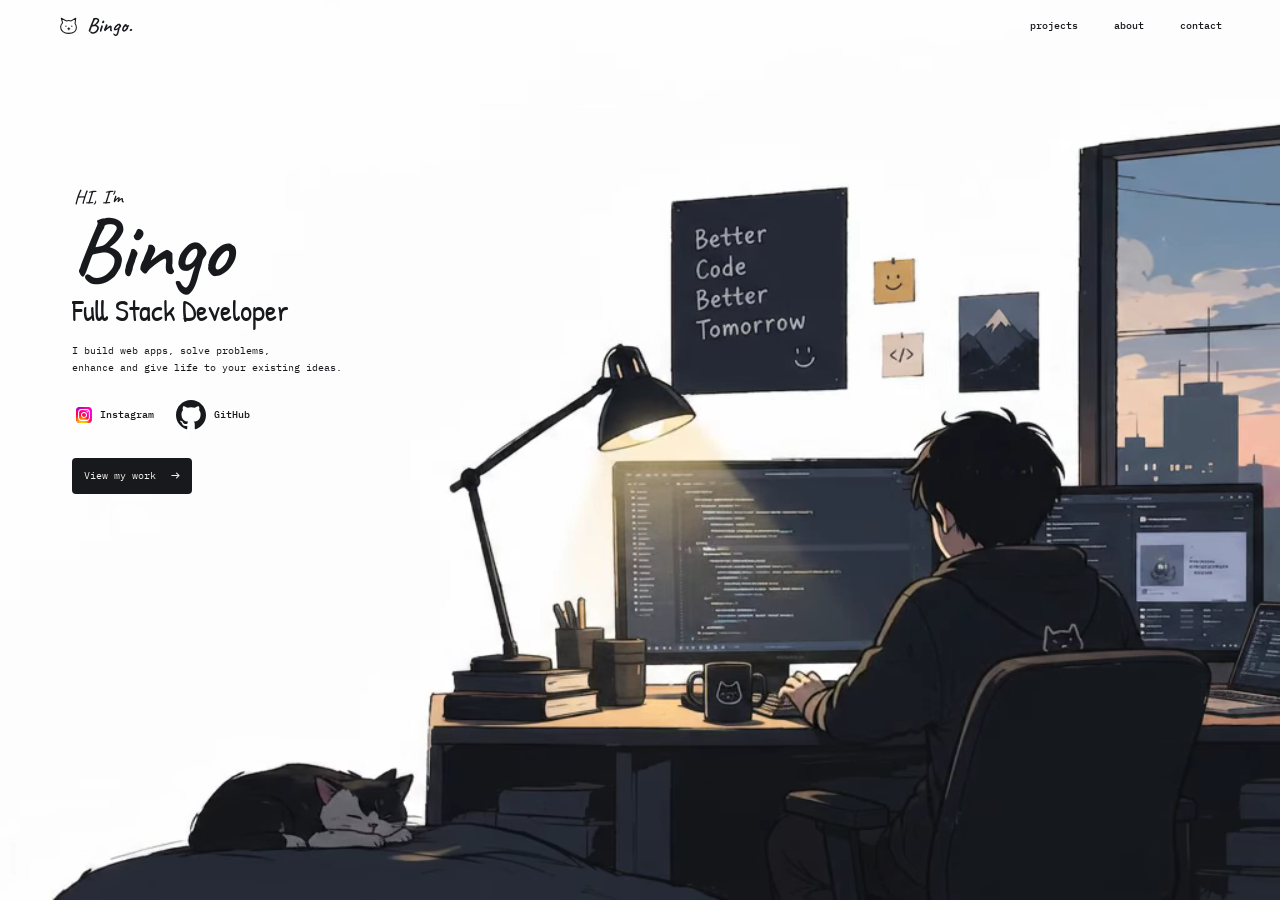
==== index.html @ d97ff711 "Add files via upload" ====
<!DOCTYPE html>
<html lang="en">
<head>
    <meta charset="UTF-8">
    <meta name="viewport" content="width=device-width, initial-scale=1.0">
    <meta name="theme-color" content="#eeece8">
    <title>BingoFolio | Home</title>
    <link rel="preconnect" href="https://fonts.googleapis.com">
    <link rel="preconnect" href="https://fonts.gstatic.com" crossorigin>
    <link href="https://fonts.googleapis.com/css2?family=Caveat:wght@500;600;700&family=IBM+Plex+Mono:wght@400;500&family=Patrick+Hand&display=swap" rel="stylesheet">
    <link rel="stylesheet" href="style.css">
    <script src="script.js" defer></script>
</head>
<body>
    <div class="page-transition page-transition--active" aria-hidden="true">
        <div class="page-transition__content">
            <div class="page-transition__brand">
                <svg class="logo-mark" viewBox="0 0 32 32" aria-hidden="true">
                    <path d="M7 12 5 5l8 4a13 13 0 0 1 7 0l7-4-1 8a10 10 0 0 1 2 6c0 6-5 9-12 9S4 24 4 18a9 9 0 0 1 3-6Z" />
                    <circle cx="12" cy="17" r="1" />
                    <circle cx="21" cy="17" r="1" />
                    <path d="M15 21h3m-1.5-1.5v3" />
                </svg>
                <span>Bingo</span>
            </div>
        <div class="page-transition__spinner">
            <svg viewBox="0 0 40 40" role="presentation">
                <path opacity="0.2" fill="#000" d="M20.201 5.169c-8.254 0-14.946 6.692-14.946 14.946 0 8.255 6.692 14.946 14.946 14.946s14.946-6.691 14.946-14.946S28.455 5.169 20.201 5.169zm0 26.58c-6.425 0-11.634-5.208-11.634-11.634 0-6.425 5.209-11.634 11.634-11.634 6.425 0 11.633 5.209 11.633 11.634 0 6.426-5.208 11.634-11.633 11.634z"/>
                <path fill="#000" d="M26.013 10.047l1.654-2.866c-2.198-1.272-4.743-2.012-7.466-2.012v3.312c2.119 0 4.1.576 5.812 1.566z">
                    <animateTransform attributeName="transform" type="rotate" from="0 20 20" to="360 20 20" dur="0.5s" repeatCount="indefinite"/>
                </path>
            </svg>
        </div>
        </div>
        <span class="page-transition__tile"></span>
        <span class="page-transition__tile"></span>
        <span class="page-transition__tile"></span>
        <span class="page-transition__tile"></span>
        <span class="page-transition__tile"></span>
    </div>

    <div id="video">
        <video src="src/Video/hero.webm" type="video/webm" poster="src/Video/hero.avif" autoplay muted loop playsinline aria-hidden="true" tabindex="-1"></video>
        <div id="video-overlay" aria-hidden="true"></div>
    </div>

    <header class="site-header">
        <a class="logo" href="index.html#home" aria-label="Bingo">
            <svg class="logo-mark" viewBox="0 0 32 32" aria-hidden="true">
                <path d="M7 12 5 5l8 4a13 13 0 0 1 7 0l7-4-1 8a10 10 0 0 1 2 6c0 6-5 9-12 9S4 24 4 18a9 9 0 0 1 3-6Z" />
                <circle cx="12" cy="17" r="1" />
                <circle cx="21" cy="17" r="1" />
                <path d="M15 21h3m-1.5-1.5v3" />
            </svg>
            <span>Bingo.</span>
        </a>
        <nav aria-label="Main navigation">
            <a href="pages/project.html">projects</a>
            <a href="pages/about.html">about</a>
            <a href="mailto:hello@rohan.dev">contact</a>
        </nav>
    </header>

    <main id="home" class="hero-content">
        <section class="intro" aria-labelledby="hero-title">
            <p class="eyebrow">HI, I'm</p>
            <h1 id="hero-title">Bingo</h1>
            <h2>Full Stack Developer</h2>
            <p class="intro-copy">I build web apps, solve problems,<br class="desktop-break"> enhance and give life to your existing ideas.</p>

            <ul class="social-links" aria-label="Social links">
                <li>
                    <a href="https://www.instagram.com/da_reel_bingo/" target="_blank" rel="noopener noreferrer" aria-label="Instagram">
                        <svg class="social-icon instagram-icon" xmlns="http://www.w3.org/2000/svg" viewBox="0 0 264.583 264.583" aria-hidden="true">
                            <defs>
                                <radialGradient id="insta-yellow" cx="158.429" cy="578.088" r="52.352" fx="158.429" fy="578.088" gradientTransform="matrix(0 -4.03418 4.28018 0 -2332.227 942.236)" gradientUnits="userSpaceOnUse"><stop offset="0" stop-color="#fc0"/><stop offset=".124" stop-color="#fc0"/><stop offset=".567" stop-color="#fe4a05"/><stop offset=".694" stop-color="#ff0f3f"/><stop offset="1" stop-color="#fe0657" stop-opacity="0"/></radialGradient>
                                <radialGradient id="insta-gold" cx="172.615" cy="600.692" r="65" fx="172.615" fy="600.692" gradientTransform="matrix(.67441 -1.16203 1.51283 .87801 -814.366 -47.835)" gradientUnits="userSpaceOnUse"><stop offset="0" stop-color="#fc0"/><stop offset="1" stop-color="#fc0" stop-opacity="0"/></radialGradient>
                                <radialGradient id="insta-violet" cx="144.012" cy="51.337" r="67.081" fx="144.012" fy="51.337" gradientTransform="matrix(-2.3989 .67549 -.23008 -.81732 464.996 -26.404)" gradientUnits="userSpaceOnUse"><stop offset="0" stop-color="#780cff"/><stop offset="1" stop-color="#820bff" stop-opacity="0"/></radialGradient>
                                <linearGradient id="insta-pink"><stop offset="0" stop-color="#ff005f"/><stop offset="1" stop-color="#fc01d8"/></linearGradient>
                            </defs>
                            <path fill="url(#insta-pink)" d="M204.15 18.143c-55.23 0-71.383.057-74.523.317-11.334.943-18.387 2.728-26.07 6.554-5.922 2.942-10.592 6.351-15.201 11.13-8.394 8.716-13.481 19.439-15.323 32.184-.895 6.188-1.156 7.45-1.209 39.056-.02 10.536 0 24.4 0 42.999 0 55.2.062 71.341.326 74.476.916 11.032 2.645 17.973 6.308 25.565 7 14.533 20.37 25.443 36.12 29.514 5.453 1.404 11.476 2.178 19.208 2.544 3.277.142 36.669.244 70.081.244 33.413 0 66.826-.04 70.02-.203 8.954-.422 14.153-1.12 19.901-2.606 15.852-4.09 28.977-14.838 36.12-29.575 3.591-7.409 5.412-14.614 6.236-25.07.18-2.28.255-38.626.255-74.924 0-36.304-.082-72.583-.26-74.863-.835-10.625-2.656-17.77-6.364-25.32-3.042-6.182-6.42-10.799-11.324-15.519-8.752-8.361-19.455-13.45-32.21-15.29-6.18-.894-7.41-1.158-39.033-1.213z" transform="translate(-71.816 -18.143)"/>
                            <path fill="url(#insta-yellow)" d="M204.15 18.143c-55.23 0-71.383.057-74.523.317-11.334.943-18.387 2.728-26.07 6.554-5.922 2.942-10.592 6.351-15.201 11.13-8.394 8.716-13.481 19.439-15.323 32.184-.895 6.188-1.156 7.45-1.209 39.056-.02 10.536 0 24.4 0 42.999 0 55.2.062 71.341.326 74.476.916 11.032 2.645 17.973 6.308 25.565 7 14.533 20.37 25.443 36.12 29.514 5.453 1.404 11.476 2.178 19.208 2.544 3.277.142 36.669.244 70.081.244 33.413 0 66.826-.04 70.02-.203 8.954-.422 14.153-1.12 19.901-2.606 15.852-4.09 28.977-14.838 36.12-29.575 3.591-7.409 5.412-14.614 6.236-25.07.18-2.28.255-38.626.255-74.924 0-36.304-.082-72.583-.26-74.863-.835-10.625-2.656-17.77-6.364-25.32-3.042-6.182-6.42-10.799-11.324-15.519-8.752-8.361-19.455-13.45-32.21-15.29-6.18-.894-7.41-1.158-39.033-1.213z" transform="translate(-71.816 -18.143)"/>
                            <path fill="url(#insta-gold)" d="M204.15 18.143c-55.23 0-71.383.057-74.523.317-11.334.943-18.387 2.728-26.07 6.554-5.922 2.942-10.592 6.351-15.201 11.13-8.394 8.716-13.481 19.439-15.323 32.184-.895 6.188-1.156 7.45-1.209 39.056-.02 10.536 0 24.4 0 42.999 0 55.2.062 71.341.326 74.476.916 11.032 2.645 17.973 6.308 25.565 7 14.533 20.37 25.443 36.12 29.514 5.453 1.404 11.476 2.178 19.208 2.544 3.277.142 36.669.244 70.081.244 33.413 0 66.826-.04 70.02-.203 8.954-.422 14.153-1.12 19.901-2.606 15.852-4.09 28.977-14.838 36.12-29.575 3.591-7.409 5.412-14.614 6.236-25.07.18-2.28.255-38.626.255-74.924 0-36.304-.082-72.583-.26-74.863-.835-10.625-2.656-17.77-6.364-25.32-3.042-6.182-6.42-10.799-11.324-15.519-8.752-8.361-19.455-13.45-32.21-15.29-6.18-.894-7.41-1.158-39.033-1.213z" transform="translate(-71.816 -18.143)"/>
                            <path fill="url(#insta-violet)" d="M204.15 18.143c-55.23 0-71.383.057-74.523.317-11.334.943-18.387 2.728-26.07 6.554-5.922 2.942-10.592 6.351-15.201 11.13-8.394 8.716-13.481 19.439-15.323 32.184-.895 6.188-1.156 7.45-1.209 39.056-.02 10.536 0 24.4 0 42.999 0 55.2.062 71.341.326 74.476.916 11.032 2.645 17.973 6.308 25.565 7 14.533 20.37 25.443 36.12 29.514 5.453 1.404 11.476 2.178 19.208 2.544 3.277.142 36.669.244 70.081.244 33.413 0 66.826-.04 70.02-.203 8.954-.422 14.153-1.12 19.901-2.606 15.852-4.09 28.977-14.838 36.12-29.575 3.591-7.409 5.412-14.614 6.236-25.07.18-2.28.255-38.626.255-74.924 0-36.304-.082-72.583-.26-74.863-.835-10.625-2.656-17.77-6.364-25.32-3.042-6.182-6.42-10.799-11.324-15.519-8.752-8.361-19.455-13.45-32.21-15.29-6.18-.894-7.41-1.158-39.033-1.213z" transform="translate(-71.816 -18.143)"/>
                            <path fill="#fff" d="M132.345 33.973c-26.716 0-30.07.117-40.563.594-10.472.48-17.62 2.136-23.876 4.567-6.47 2.51-11.958 5.87-17.426 11.335-5.472 5.464-8.834 10.948-11.354 17.412-2.44 6.252-4.1 13.397-4.57 23.858-.47 10.486-.593 13.838-.593 40.535 0 26.697.119 30.037.594 40.522.482 10.465 2.14 17.609 4.57 23.859 2.515 6.465 5.876 11.95 11.346 17.414 5.466 5.468 10.955 8.834 17.42 11.345 6.26 2.431 13.41 4.088 23.881 4.567 10.493.477 13.844.594 40.559.594 26.719 0 30.061-.117 40.555-.594 10.472-.48 17.63-2.136 23.888-4.567 6.468-2.51 11.948-5.877 17.414-11.345 5.472-5.464 8.834-10.949 11.354-17.412 2.419-6.252 4.079-13.398 4.57-23.858.472-10.486.595-13.828.595-40.525s-.123-30.047-.594-40.533c-.492-10.465-2.152-17.608-4.57-23.858-2.521-6.466-5.883-11.95-11.355-17.414-5.472-5.468-10.944-8.827-17.42-11.335-6.271-2.431-13.424-4.088-23.897-4.567-10.493-.477-13.834-.594-40.558-.594zm-8.825 17.715c2.62-.004 5.542 0 8.825 0 26.266 0 29.38.094 39.752.565 9.591.438 14.797 2.04 18.264 3.385 4.591 1.782 7.864 3.912 11.305 7.352 3.443 3.44 5.575 6.717 7.362 11.305 1.346 3.46 2.951 8.663 3.388 18.247.47 10.363.573 13.475.573 39.71 0 26.233-.102 29.346-.573 39.709-.44 9.584-2.042 14.786-3.388 18.247-1.783 4.587-3.919 7.854-7.362 11.292-3.443 3.441-6.712 5.57-11.305 7.352-3.463 1.352-8.673 2.95-18.264 3.388-10.37.47-13.486.573-39.752.573-26.268 0-29.38-.102-39.751-.573-9.592-.443-14.797-2.044-18.267-3.39-4.59-1.781-7.87-3.911-11.313-7.352-3.443-3.44-5.574-6.709-7.362-11.298-1.346-3.461-2.95-8.663-3.387-18.247-.472-10.363-.566-13.476-.566-39.726s.094-29.347.566-39.71c.438-9.584 2.04-14.786 3.387-18.25 1.783-4.588 3.919-7.865 7.362-11.305 3.443-3.441 6.722-5.57 11.313-7.357 3.468-1.351 8.675-2.949 18.267-3.389 9.075-.41 12.592-.532 30.926-.553zm61.337 16.322c-6.518 0-11.805 5.277-11.805 11.792 0 6.512 5.287 11.796 11.805 11.796 6.517 0 11.804-5.284 11.804-11.796 0-6.513-5.287-11.796-11.805-11.796zm-52.512 13.782c-27.9 0-50.519 22.603-50.519 50.482 0 27.879 22.62 50.471 50.52 50.471s50.51-22.592 50.51-50.471c0-27.879-22.613-50.482-50.513-50.482zm0 17.715c18.11 0 32.792 14.67 32.792 32.767 0 18.096-14.683 32.767-32.792 32.767-18.11 0-32.791-14.671-32.791-32.767 0-18.098 14.68-32.767 32.791-32.767z"/>
                        </svg>
                        <span>Instagram</span>
                    </a>
                </li>
                <li>
                    <a href="https://github.com/Siamislam0098" target="_blank" rel="noopener noreferrer" aria-label="GitHub">
                        <svg class="social-icon github-icon" viewBox="0 0 16 16" aria-hidden="true"><path fill="currentColor" fill-rule="evenodd" clip-rule="evenodd" d="M8 0C3.58 0 0 3.58 0 8C0 11.54 2.29 14.53 5.47 15.59C5.87 15.66 6.02 15.42 6.02 15.21C6.02 15.02 6.01 14.39 6.01 13.72C4 14.09 3.48 13.23 3.32 12.78C3.23 12.55 2.84 11.84 2.5 11.65C2.22 11.5 1.82 11.13 2.49 11.12C3.12 11.11 3.57 11.7 3.72 11.94C4.44 13.15 5.59 12.81 6.05 12.6C6.12 12.08 6.33 11.73 6.56 11.53C4.78 11.33 2.92 10.64 2.92 7.58C2.92 6.71 3.23 5.99 3.74 5.43C3.66 5.23 3.38 4.41 3.82 3.31C3.82 3.31 4.49 3.1 6.02 4.13C6.66 3.95 7.34 3.86 8.02 3.86C8.7 3.86 9.38 3.95 10.02 4.13C11.55 3.09 12.22 3.31 12.22 3.31C12.66 4.41 12.38 5.23 12.3 5.43C12.81 5.99 13.12 6.7 13.12 7.58C13.12 10.65 11.25 11.33 9.47 11.53C9.76 11.78 10.01 12.26 10.01 13.01C10.01 14.08 10 14.94 10 15.21C10 15.42 10.15 15.67 10.55 15.59C13.71 14.53 16 11.53 16 8C16 3.58 12.42 0 8 0Z"/></svg>
                        <span>GitHub</span>
                    </a>
                </li>
            </ul>

            <a class="work-link" href="pages/project.html">View my work <span aria-hidden="true">→</span></a>
        </section>

    </main>
</body>
</html>
---- style.css ----
html,
body {
	width: 100%;
	min-height: 100%;
	margin: 0;
}

:root {
	--hero-offset: 54px;
}

* {
	box-sizing: border-box;
}

body {
	min-height: 100vh;
	color: #17191d;
	background: #eeece8;
}

#video {
	position: fixed;
	inset: 0;
	overflow: hidden;
	z-index: 0;
}

#video-overlay {
	position: absolute;
	inset: 0;
	z-index: 1;
}

#video video {
	display: block;
	width: 100%;
	height: 100%;
	object-fit: cover;
}

.site-header,
.hero-content {
	position: relative;
	z-index: 2;
}

.site-header {
	display: flex;
	align-items: center;
	justify-content: space-between;
	padding: 15px 4.5vw;
}

.logo {
	display: inline-flex;
	align-items: center;
	gap: 8px;
	color: inherit;
	text-decoration: none;
	font: 600 21px/1 "Caveat", cursive;
}

.logo-mark {
	width: 21px;
	height: 21px;
	fill: none;
	stroke: currentColor;
	stroke-linecap: round;
	stroke-linejoin: round;
	stroke-width: 1.6;
}

.logo-mark circle {
	fill: currentColor;
	stroke: none;
}

.site-header nav {
	display: flex;
	gap: clamp(20px, 3vw, 36px);
}

.site-header nav a {
	color: inherit;
	text-decoration: none;
	font: 500 10px/1.4 "IBM Plex Mono", monospace;
}

.site-header nav a:hover,
.site-header nav a:focus-visible {
	text-decoration: underline;
	text-underline-offset: 4px;
}

.hero-content {
	display: flex;
	min-height: calc(100vh - 54px);
	padding: calc(clamp(46px, 8vh, 78px) + var(--hero-offset)) 5.6vw 38px;
}

.intro {
	width: min(410px, 44vw);
}

.eyebrow {
	margin: 0 0 0 2px;
	font: 500 19px/1.2 "Caveat", cursive;
}

.intro h1 {
	margin: -2px 0 -5px;
	font: 600 clamp(65px, 8vw, 88px)/0.95 "Caveat", cursive;
	letter-spacing: -2px;
}

.intro h2 {
	margin: 7px 0 15px;
	font: 400 clamp(23px, 3vw, 30px)/1.2 "Patrick Hand", cursive;
}

.intro-copy {
	margin: 0;
	font: 400 10px/1.65 "IBM Plex Mono", monospace;
}

.social-links {
	display: flex;
	align-items: center;
	gap: 14px;
	margin: 17px 0 21px;
	padding: 0;
	list-style: none;
}

.social-links a {
	display: inline-flex;
	height: 44px;
	align-items: center;
	gap: 8px;
	padding: 0 4px;
	color: #17191d;
	text-decoration: none;
	font: 500 10px/1.2 "IBM Plex Mono", monospace;
	transition: transform 160ms ease;
}

.social-links a:hover,
.social-links a:focus-visible {
	transform: translateY(-3px);
}

.social-icon {
	display: block;
	width: 16px;
	height: 16px;
}

.github-icon {
	width: 30px;
	height: 30px;
}

.work-link {
	display: inline-flex;
	min-width: 118px;
	align-items: center;
	justify-content: space-between;
	gap: 15px;
	padding: 9px 12px;
	border-radius: 4px;
	background: #17191d;
	color: #f4f1eb;
	text-decoration: none;
	font: 400 10px/1.2 "IBM Plex Mono", monospace;
	transition: transform 160ms ease, background-color 160ms ease;
}

.work-link:hover,
.work-link:focus-visible {
	transform: translateY(-2px);
	background: #343840;
}

.work-link span {
	font-size: 15px;
}

.inner-page {
	position: relative;
	z-index: 2;
	padding: calc(clamp(46px, 8vh, 78px) + var(--hero-offset)) 5.6vw 38px;
}

.inner-page .eyebrow {
	margin-bottom: 2px;
}

.inner-page h1 {
	margin: 0;
	font: 600 clamp(65px, 8vw, 88px)/0.95 "Caveat", cursive;
	letter-spacing: -2px;
}

.about-page > .eyebrow,
.about-page > h1 {
	text-align: center;
}

.about-content {
	display: grid;
	width: min(100%, 1080px);
	grid-template-columns: minmax(0, 1fr) minmax(0, 1.05fr);
	gap: clamp(36px, 7vw, 88px);
	margin: clamp(42px, 7vh, 72px) auto 0;
}

.about-bio,
.about-expertise {
	min-width: 0;
}

.section-kicker {
	margin: 0 0 7px;
	color: #55575b;
	font: 500 10px/1.5 "IBM Plex Mono", monospace;
	letter-spacing: 0.08em;
	text-transform: uppercase;
}

.about-content h2 {
	margin: 0 0 14px;
	font: 600 clamp(30px, 4vw, 42px)/1.1 "Caveat", cursive;
}

.about-bio > p:not(.section-kicker) {
	max-width: 52ch;
	margin: 0 0 14px;
	font: 400 13px/1.8 "IBM Plex Mono", monospace;
}

.expertise-marquee {
	width: 100%;
	margin-top: 20px;
	overflow: hidden;
	border-top: 1px solid rgba(23, 25, 29, 0.2);
	border-bottom: 1px solid rgba(23, 25, 29, 0.2);
	padding: 20px 0;
}

.expertise-marquee__track {
	display: flex;
	width: max-content;
	animation: expertise-scroll 24s linear infinite;
}

.expertise-marquee:hover .expertise-marquee__track {
	animation-play-state: paused;
}

.expertise-marquee__set {
	display: flex;
	flex: 0 0 auto;
	align-items: center;
	gap: clamp(24px, 4vw, 48px);
	margin: 0;
	padding: 0 32px 0 0;
	list-style: none;
}

.expertise-logo {
	display: flex;
	min-width: 90px;
	flex-direction: column;
	align-items: center;
	gap: 9px;
	color: #17191d;
	font: 500 10px/1.2 "IBM Plex Mono", monospace;
}

.expertise-logo svg {
	display: block;
	width: 42px;
	height: 42px;
	object-fit: contain;
}

.expertise-bottom-grid {
	display: grid;
	grid-template-columns: repeat(2, minmax(0, 1fr));
	gap: clamp(12px, 2vw, 24px);
	margin-top: 30px;
}

.database-expertise {
	margin-top: 30px;
}

.expertise-bottom-grid .database-expertise {
	min-width: 0;
	margin-top: 0;
}

.database-expertise h3 {
	margin: 0 0 14px;
	font: 600 26px/1.1 "Caveat", cursive;
}

.database-list {
	display: flex;
	align-items: center;
	gap: clamp(8px, 1.5vw, 18px);
	margin: 0;
	padding: 18px 0;
	border-top: 1px solid rgba(23, 25, 29, 0.2);
	border-bottom: 1px solid rgba(23, 25, 29, 0.2);
	list-style: none;
}

.database-list .expertise-logo {
	min-width: 56px;
}

.database-list .expertise-logo svg {
	width: auto;
	height: 48px;
	max-width: 52px;
}

.database-list .expertise-logo[aria-label="MySQL"] svg {
	color: #17191d;
}

@keyframes expertise-scroll {
	from {
		transform: translateX(0);
	}
	to {
		transform: translateX(-50%);
	}
}

.project-page > .eyebrow,
.project-page > h1 {
	text-align: center;
}

.project-list {
	width: min(100%, 900px);
	margin: clamp(28px, 5vh, 48px) 0 0;
	padding: 0;
	list-style: none;
}

.project-page .project-list {
	width: 100%;
}

.project-list li {
	border-top: 1px solid rgba(23, 25, 29, 0.35);
	border-bottom: 1px solid rgba(23, 25, 29, 0.35);
}

.project-card {
	display: flex;
	min-height: 150px;
	align-items: flex-start;
	justify-content: space-between;
	gap: 24px;
	padding: 24px 8px 28px 0;
	color: inherit;
	text-decoration: none;
}

.project-card__copy {
	display: flex;
	flex-direction: column;
	gap: 4px;
}

.project-card__title {
	font: 600 clamp(42px, 6vw, 64px)/1 "Caveat", cursive;
	letter-spacing: -1px;
}

.project-card__description {
	font: 400 clamp(15px, 2vw, 19px)/1.35 "Patrick Hand", cursive;
}

.project-card__arrow {
	flex: 0 0 auto;
	width: 28px;
	height: 28px;
	margin-top: 2px;
	stroke: currentColor;
	stroke-linecap: round;
	stroke-linejoin: round;
	stroke-width: 1.6;
	transition: transform 180ms ease;
}

.project-card:hover .project-card__arrow,
.project-card:focus-visible .project-card__arrow {
	transform: translate(3px, -3px);
}

.project-card:focus-visible {
	outline: 2px solid currentColor;
	outline-offset: 5px;
}

@media (min-width: 1200px) {
	.hero-content,
	.inner-page {
		padding-top: calc(9vh + var(--hero-offset));
	}
}

@media (max-width: 800px) {
	.about-content {
		grid-template-columns: minmax(0, 1fr);
		gap: 38px;
	}

}

@media (max-width: 650px) {
	.site-header {
		padding: 15px 6vw;
	}

	.site-header nav {
		gap: 14px;
	}

	.site-header nav a {
		font-size: 9px;
	}

	.hero-content,
	.inner-page {
		min-height: calc(100vh - 52px);
		padding: calc(11vh + var(--hero-offset)) 7vw 38px;
	}

	.project-list {
		margin-top: 30px;
	}

	.project-card {
		min-height: 126px;
		padding: 20px 4px 22px 0;
	}

	.about-content {
		grid-template-columns: minmax(0, 1fr);
		gap: 34px;
		margin-top: 38px;
	}

	.about-bio > p:not(.section-kicker) {
		font-size: 11px;
	}

	.intro {
		width: min(100%, 380px);
	}

	.intro h1 {
		font-size: clamp(68px, 18vw, 82px);
	}

	.intro h2 {
		font-size: clamp(24px, 7vw, 29px);
	}

	.desktop-break {
		display: none;
	}

	.intro-copy {
		max-width: 310px;
		font-size: 10px;
	}

}

@media (prefers-reduced-motion: reduce) {
	*,
	*::before,
	*::after {
		scroll-behavior: auto !important;
		transition-duration: 0.01ms !important;
	}

	.expertise-marquee__track {
		animation: none;
	}
}

.page-transition {
	position: fixed;
	top: 0;
	left: 0;
	width: 0;
	height: 100vh;
	overflow: hidden;
	z-index: 9999;
	transition: width 0s 1.45s ease;
	pointer-events: none;
}

.page-transition--active {
	width: 100%;
	transition-delay: 0s;
	pointer-events: auto;
}

.page-transition__tile {
	position: absolute;
	left: 0;
	width: 0;
	height: 20%;
	background: #007ae5;
	transition: width 0.7s ease;
}

.page-transition__tile:nth-of-type(1) {
	top: 0;
	transition-delay: 0s;
}

.page-transition__tile:nth-of-type(2) {
	top: 20%;
	transition-delay: 0.2s;
}

.page-transition__tile:nth-of-type(3) {
	top: 40%;
	transition-delay: 0.4s;
}

.page-transition__tile:nth-of-type(4) {
	top: 60%;
	transition-delay: 0.6s;
}

.page-transition__tile:nth-of-type(5) {
	top: 80%;
	transition-delay: 0.8s;
}

.page-transition--active .page-transition__tile {
	width: 100%;
}

.page-transition__content {
	position: absolute;
	top: 50%;
	left: 50%;
	z-index: 2;
	display: flex;
	flex-direction: column;
	align-items: center;
	gap: 14px;
	transform: translate(-50%, -50%);
}

.page-transition__brand {
	display: inline-flex;
	align-items: center;
	gap: 9px;
	color: #fff;
	font: 600 30px/1 "Caveat", cursive;
	opacity: 0;
	transition: opacity 1s ease;
}

.page-transition__brand .logo-mark {
	width: 30px;
	height: 30px;
	stroke: currentColor;
	stroke-width: 1.8;
}

.page-transition__brand .logo-mark circle {
	fill: currentColor;
}

.page-transition--active .page-transition__brand {
	opacity: 1;
	transition-delay: 0.1s;
}

.page-transition__spinner {
	position: relative;
	width: 40px;
	height: 40px;
	opacity: 0;
	transition: opacity 0.5s ease;
}

.page-transition__spinner svg {
	display: block;
	width: 100%;
	height: 100%;
}

.page-transition--active .page-transition__spinner {
	opacity: 1;
	transition-delay: 1.25s;
}

@media (prefers-reduced-motion: reduce) {
	.page-transition,
	.page-transition__tile,
	.page-transition__spinner,
	.page-transition__brand {
		transition-duration: 0.01ms;
		transition-delay: 0s;
	}
}
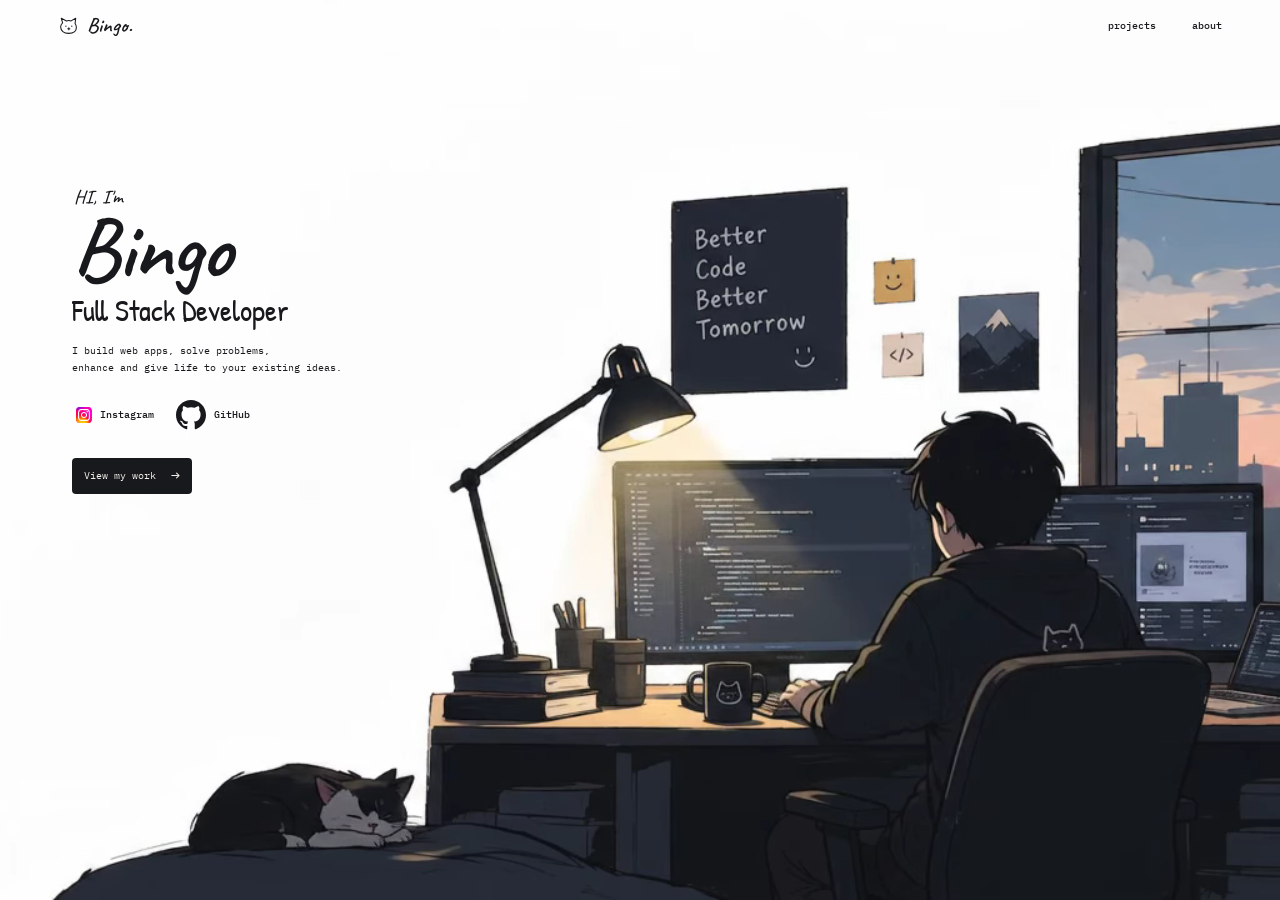
==== commit 114474dd: "Update fmt.Println message from 'Hello' to 'Goodbye'" ====
--- a/index.html
+++ b/index.html
@@ -57,7 +57,6 @@
         <nav aria-label="Main navigation">
             <a href="pages/project.html">projects</a>
             <a href="pages/about.html">about</a>
-            <a href="mailto:hello@rohan.dev">contact</a>
         </nav>
     </header>
 
@@ -100,4 +99,4 @@
 
     </main>
 </body>
-</html>+</html>
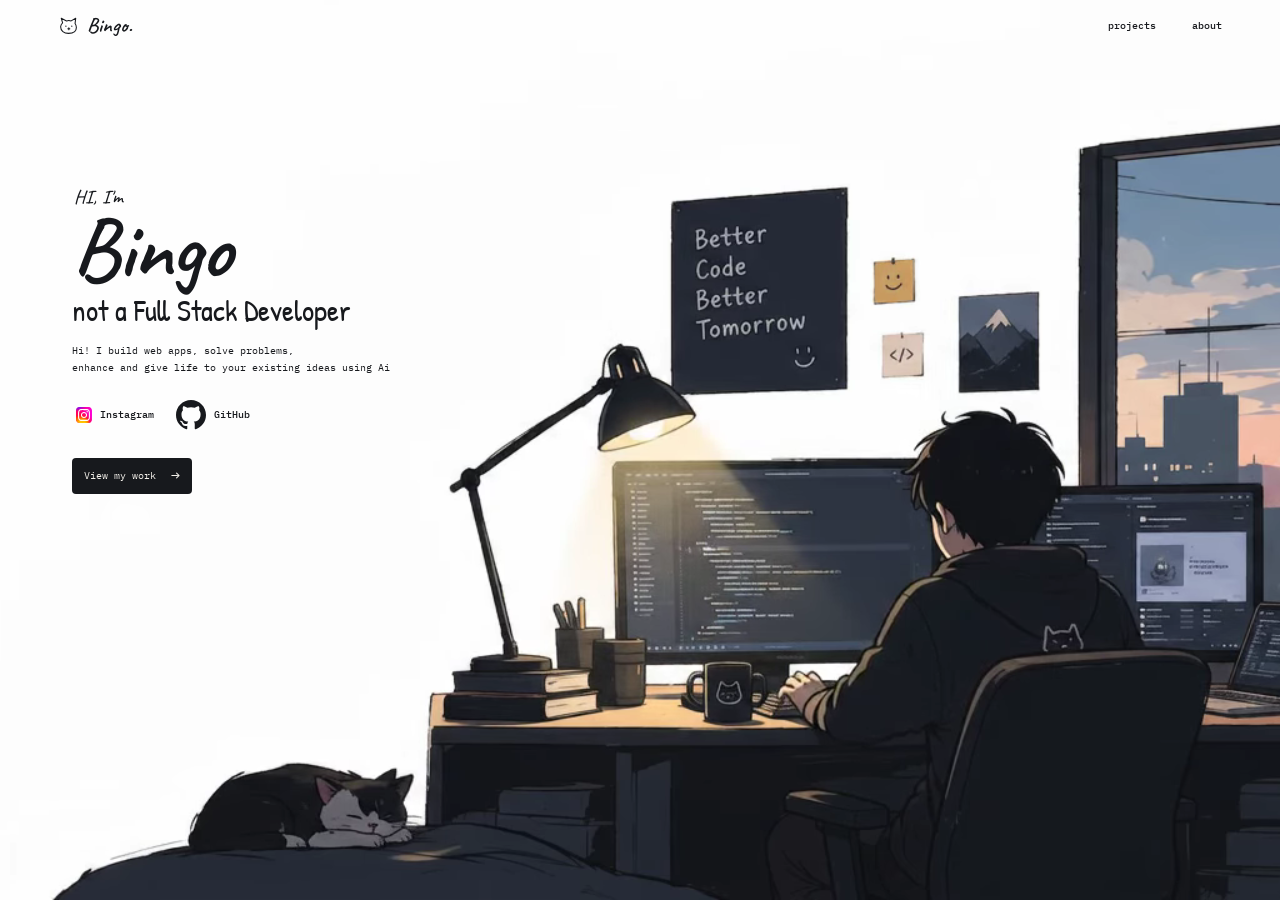
==== commit 8f88dab8: "Add files via upload" ====
--- a/index.html
+++ b/index.html
@@ -64,8 +64,8 @@
         <section class="intro" aria-labelledby="hero-title">
             <p class="eyebrow">HI, I'm</p>
             <h1 id="hero-title">Bingo</h1>
-            <h2>Full Stack Developer</h2>
-            <p class="intro-copy">I build web apps, solve problems,<br class="desktop-break"> enhance and give life to your existing ideas.</p>
+            <h2>not a Full Stack Developer</h2>
+            <p class="intro-copy">Hi! I build web apps, solve problems,<br class="desktop-break"> enhance and give life to your existing ideas using Ai</p>
 
             <ul class="social-links" aria-label="Social links">
                 <li>
@@ -99,4 +99,4 @@
 
     </main>
 </body>
-</html>
+</html>
